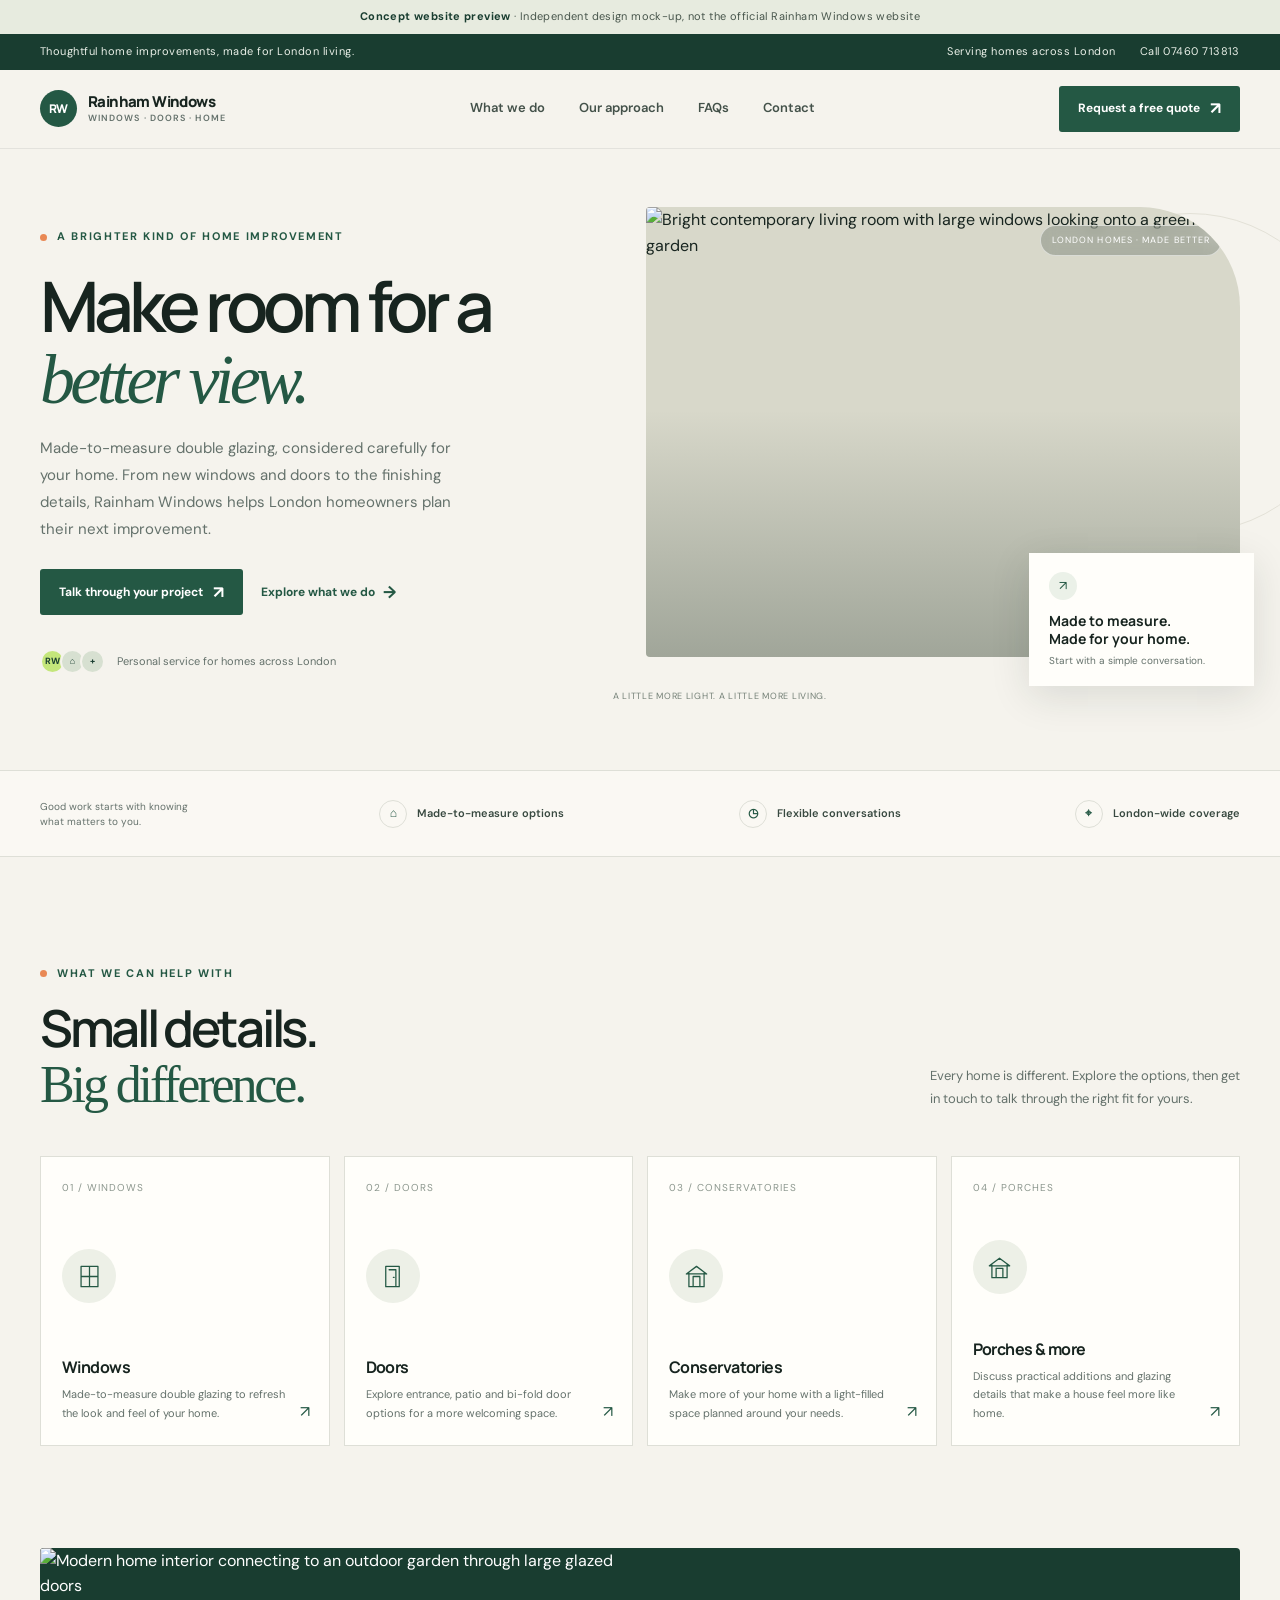
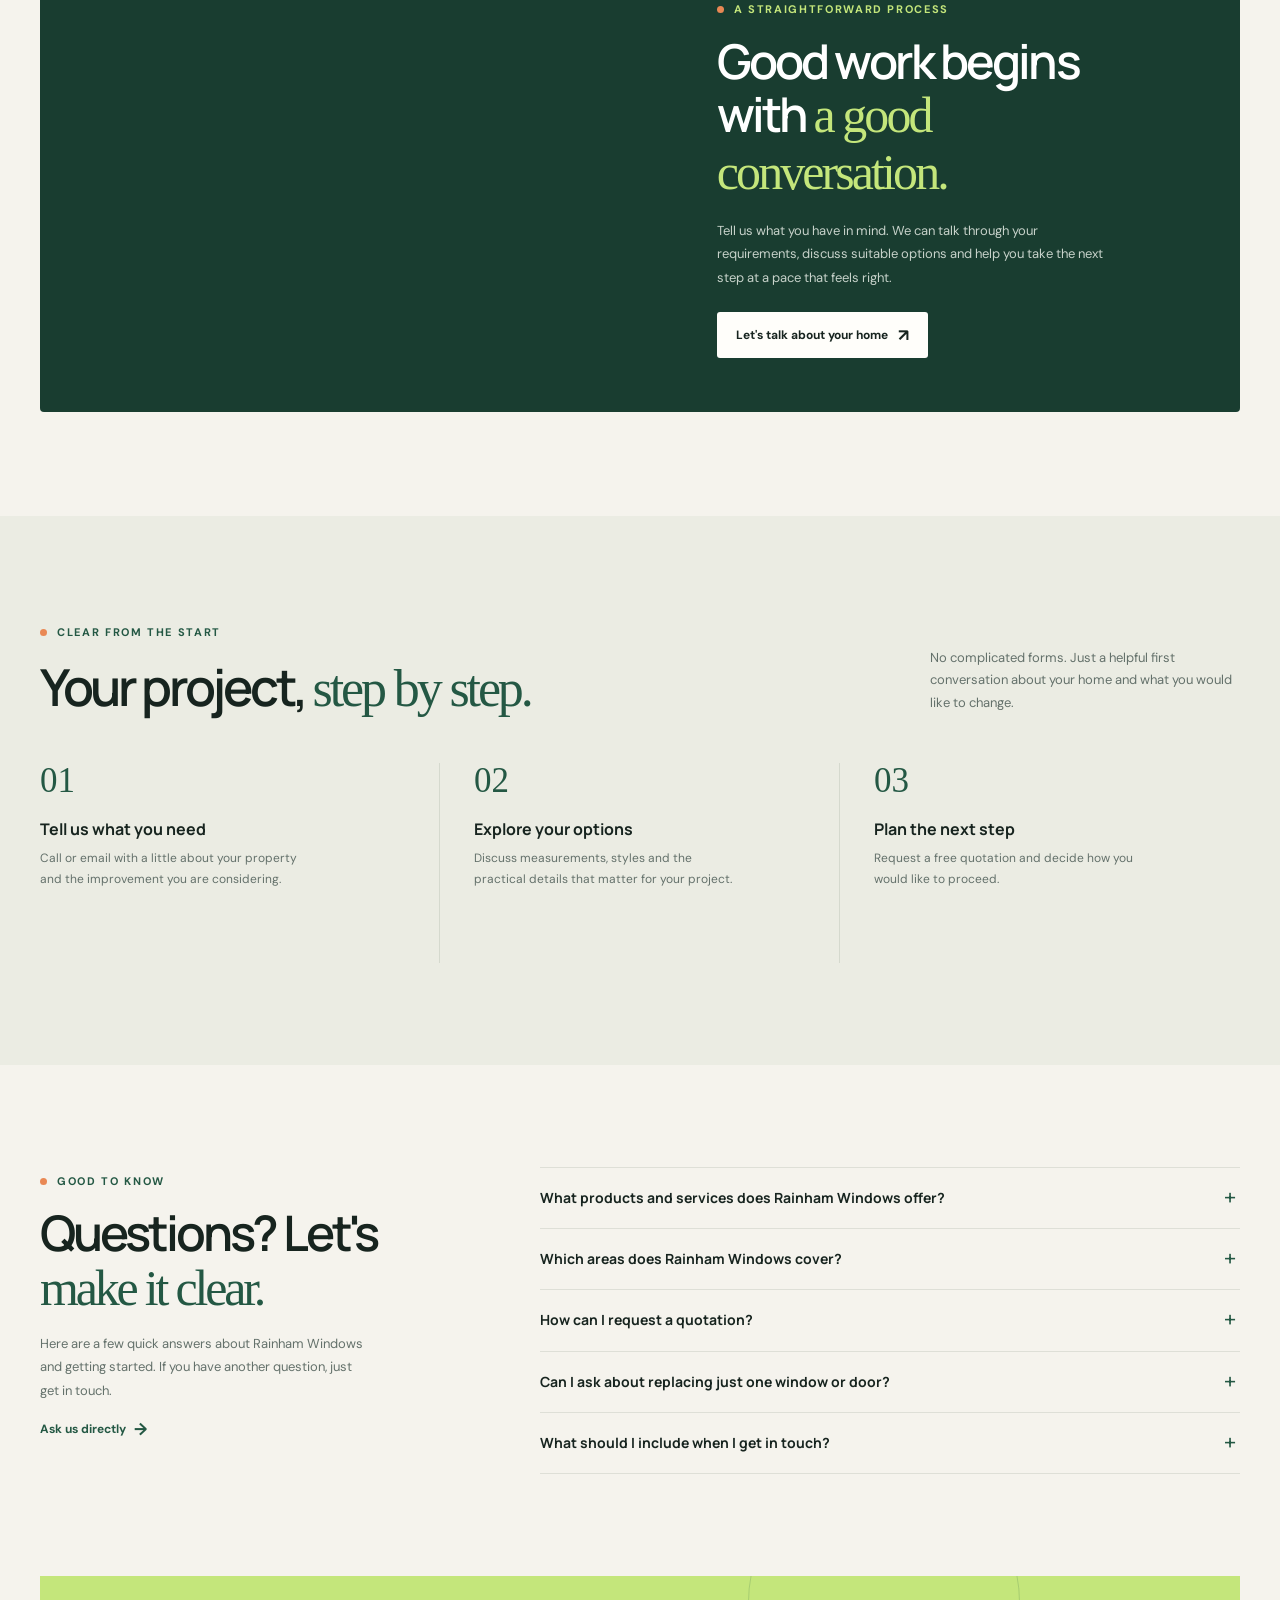
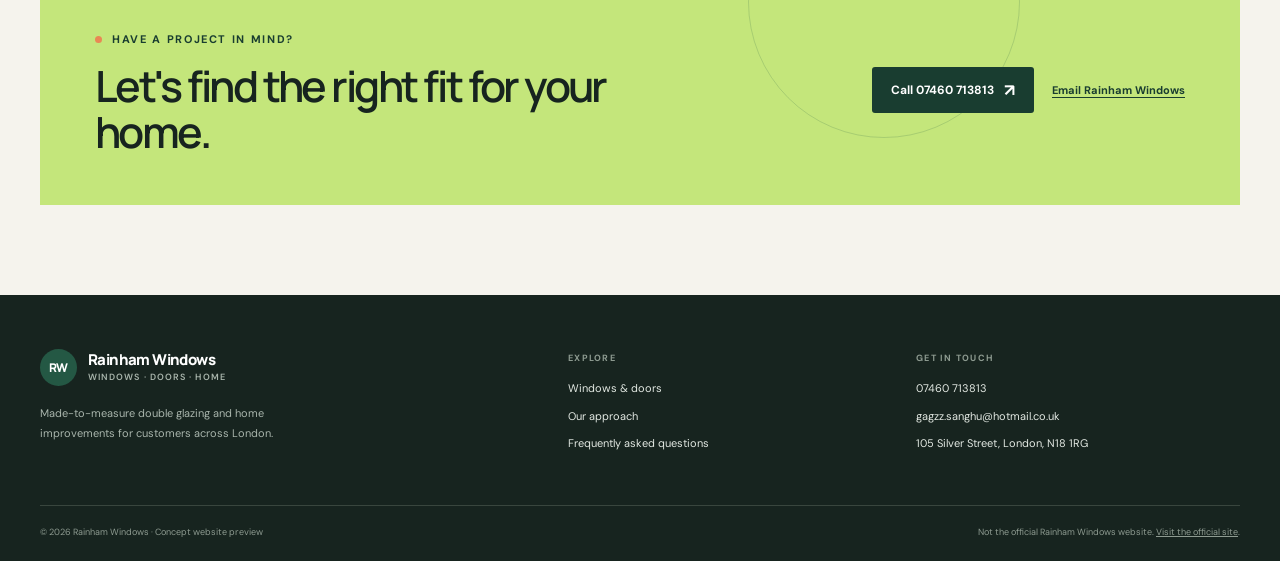
==== index.html @ bf669102 "Publish Rainham Windows concept website" ====
<!doctype html>
<html lang="en-GB">
<head>
  <meta charset="utf-8">
  <meta name="viewport" content="width=device-width, initial-scale=1">
  <meta name="robots" content="noindex, nofollow">
  <meta name="theme-color" content="#f5f3ed">
  <meta name="description" content="Explore made-to-measure double-glazed windows, doors and home improvements from Rainham Windows, serving homes across London. Call to discuss a free quotation.">
  <title>Windows &amp; Doors Made for Your Home | Rainham Windows</title>
  <meta property="og:type" content="website">
  <meta property="og:title" content="Windows &amp; Doors Made for Your Home | Rainham Windows">
  <meta property="og:description" content="Made-to-measure windows, doors and home improvements for London homes. Start a conversation with Rainham Windows.">
  <meta property="og:locale" content="en_GB">
  <link rel="preconnect" href="https://images.unsplash.com">
  <link rel="preconnect" href="https://fonts.googleapis.com">
  <link rel="preconnect" href="https://fonts.gstatic.com" crossorigin>
  <link href="https://fonts.googleapis.com/css2?family=DM+Sans:wght@400;500;600;700&family=Manrope:wght@400;500;600;700;800&display=swap" rel="stylesheet">
  <style>
    :root {
      color-scheme: light;
      --ink: #17241f;
      --muted: #64716b;
      --paper: #f5f3ed;
      --white: #fffefa;
      --line: #dedfd7;
      --green: #245844;
      --green-dark: #193d30;
      --lime: #c4e67b;
      --orange: #e98854;
      --serif: Georgia, "Times New Roman", serif;
      --sans: "DM Sans", Arial, sans-serif;
      --display: "Manrope", "DM Sans", Arial, sans-serif;
    }

    * { box-sizing: border-box; }
    html { scroll-behavior: smooth; scroll-padding-top: 90px; }
    body { margin: 0; background: var(--paper); color: var(--ink); font-family: var(--sans); font-size: 16px; line-height: 1.6; }
    img { display: block; max-width: 100%; }
    a { color: inherit; }
    button { font: inherit; }
    .wrap { width: min(1200px, calc(100% - 64px)); margin-inline: auto; }
    .eyebrow { display: inline-flex; align-items: center; gap: 10px; color: var(--green); font-size: 11px; font-weight: 700; letter-spacing: .15em; line-height: 1.4; text-transform: uppercase; }
    .eyebrow::before { width: 7px; height: 7px; border-radius: 50%; background: var(--orange); content: ""; }
    .preview-note { padding: 8px 20px; background: #e7ebdf; color: #48564c; text-align: center; font-size: 11px; letter-spacing: .035em; }
    .preview-note strong { color: var(--green-dark); }
    .topline { background: var(--green-dark); color: #eaf0e8; font-size: 11px; letter-spacing: .045em; }
    .topline-inner { min-height: 36px; display: flex; align-items: center; justify-content: space-between; gap: 20px; }
    .topline p { margin: 0; }
    .topline a { color: #eaf0e8; text-decoration: none; }
    .topline a:hover { color: var(--lime); }
    .topline-right { display: flex; gap: 24px; align-items: center; }
    .site-header { position: sticky; z-index: 20; top: 0; border-bottom: 1px solid rgba(23,36,31,.08); background: rgba(245,243,237,.94); backdrop-filter: blur(12px); }
    .nav-row { min-height: 78px; display: flex; align-items: center; justify-content: space-between; gap: 28px; }
    .brand { display: inline-flex; align-items: center; gap: 11px; color: var(--ink); text-decoration: none; }
    .brand-mark { width: 37px; height: 37px; display: grid; place-items: center; border-radius: 50%; background: var(--green); color: white; font: 800 12px var(--display); letter-spacing: -.08em; }
    .brand-name { display: grid; font: 800 15px/1.1 var(--display); letter-spacing: -.04em; }
    .brand-name small { margin-top: 4px; color: var(--muted); font: 600 9px/1 var(--sans); letter-spacing: .12em; text-transform: uppercase; }
    .nav-links { display: flex; align-items: center; gap: 34px; }
    .nav-links a { color: #435149; font-size: 13px; font-weight: 600; text-decoration: none; transition: color .18s ease; }
    .nav-links a:hover { color: var(--green); }
    .nav-cta, .button { min-height: 46px; display: inline-flex; align-items: center; justify-content: center; gap: 10px; padding: 0 19px; border: 0; border-radius: 3px; background: var(--green); color: #fff; font-size: 12px; font-weight: 700; text-decoration: none; transition: background .2s ease, transform .2s ease; }
    .nav-cta:hover, .button:hover { transform: translateY(-1px); background: var(--green-dark); }
    .button-light { background: var(--white); color: var(--ink); }
    .button-light:hover { background: var(--lime); color: var(--ink); }
    .arrow { font-size: 17px; line-height: 1; }
    .menu-toggle { display: none; width: 42px; height: 42px; border: 1px solid var(--line); border-radius: 3px; background: transparent; color: var(--ink); cursor: pointer; }

    .hero { position: relative; overflow: hidden; padding: 54px 0 78px; }
    .hero-grid { display: grid; grid-template-columns: .9fr 1.1fr; align-items: center; gap: 54px; }
    .hero-copy { position: relative; z-index: 1; padding: 20px 0 18px; }
    h1, h2, h3, p { margin-top: 0; }
    .hero h1 { max-width: 590px; margin: 23px 0 20px; font: 600 clamp(45px, 5.45vw, 73px)/1.01 var(--display); letter-spacing: -.075em; }
    .hero h1 em { color: var(--green); font-family: var(--serif); font-weight: 400; letter-spacing: -.065em; }
    .hero-intro { max-width: 440px; margin-bottom: 26px; color: var(--muted); font-size: 15px; line-height: 1.8; }
    .hero-actions { display: flex; align-items: center; flex-wrap: wrap; gap: 18px; }
    .text-link { display: inline-flex; align-items: center; gap: 8px; color: var(--green); font-size: 12px; font-weight: 700; text-decoration: none; }
    .text-link:hover { text-decoration: underline; text-underline-offset: 4px; }
    .hero-proof { display: flex; align-items: center; gap: 12px; margin-top: 34px; color: var(--muted); font-size: 11px; }
    .proof-dots { display: flex; }
    .proof-dots i { width: 25px; height: 25px; display: grid; place-items: center; margin-left: -5px; border: 2px solid var(--paper); border-radius: 50%; background: #d7e0d1; color: var(--green-dark); font-size: 9px; font-style: normal; font-weight: 700; }
    .proof-dots i:first-child { margin-left: 0; background: var(--lime); }
    .hero-visual { position: relative; min-height: 480px; }
    .hero-photo { position: absolute; inset: 0 0 30px 36px; overflow: hidden; border-radius: 4px 100px 4px 4px; background: #d8d8ca; }
    .hero-photo img { width: 100%; height: 100%; object-fit: cover; object-position: center; }
    .hero-photo::after { position: absolute; inset: 45% 0 0; background: linear-gradient(transparent, rgba(16,35,27,.28)); content: ""; }
    .photo-index { position: absolute; top: 18px; right: 18px; padding: 7px 11px; border: 1px solid rgba(255,255,255,.55); border-radius: 20px; background: rgba(20,40,31,.22); color: white; font-size: 9px; letter-spacing: .12em; text-transform: uppercase; backdrop-filter: blur(8px); }
    .hero-card { position: absolute; right: -14px; bottom: 1px; width: 225px; padding: 19px 20px 17px; background: var(--white); box-shadow: 0 10px 38px rgba(27,43,33,.12); }
    .hero-card-mark { width: 28px; height: 28px; display: grid; place-items: center; margin-bottom: 12px; border-radius: 50%; background: #ebf1e8; color: var(--green); font-size: 13px; }
    .hero-card strong { display: block; font: 700 14px/1.3 var(--display); }
    .hero-card span:last-child { display: block; margin-top: 5px; color: var(--muted); font-size: 10px; }
    .image-caption { position: absolute; left: 3px; bottom: -16px; color: #748077; font-size: 9px; letter-spacing: .08em; text-transform: uppercase; }
    .hero-orbit { position: absolute; z-index: -1; top: 6px; right: -110px; width: 320px; height: 320px; border: 1px solid #e3e1d7; border-radius: 50%; }

    .trust-strip { border-top: 1px solid var(--line); border-bottom: 1px solid var(--line); background: rgba(255,254,250,.55); }
    .trust-inner { min-height: 85px; display: flex; align-items: center; justify-content: space-between; gap: 28px; }
    .trust-label { max-width: 165px; color: var(--muted); font-size: 10px; line-height: 1.5; }
    .trust-item { display: flex; align-items: center; gap: 10px; color: #384940; font-size: 11px; font-weight: 600; }
    .trust-icon { width: 28px; height: 28px; display: grid; place-items: center; border: 1px solid var(--line); border-radius: 50%; color: var(--green); font-size: 12px; }

    .section { padding: 102px 0; }
    .section-heading { display: flex; align-items: end; justify-content: space-between; gap: 36px; margin-bottom: 42px; }
    .section-heading h2 { max-width: 560px; margin: 15px 0 0; font: 600 clamp(34px, 4vw, 51px)/1.08 var(--display); letter-spacing: -.065em; }
    .section-heading h2 em { color: var(--green); font: 400 1.02em var(--serif); letter-spacing: -.06em; }
    .section-heading > p { max-width: 310px; margin: 0 0 3px; color: var(--muted); font-size: 13px; line-height: 1.75; }
    .service-grid { display: grid; grid-template-columns: repeat(4, 1fr); gap: 14px; }
    .service-card { position: relative; min-height: 290px; display: flex; flex-direction: column; justify-content: space-between; padding: 23px 21px; border: 1px solid var(--line); background: var(--white); transition: transform .2s ease, box-shadow .2s ease; }
    .service-card:hover { transform: translateY(-4px); box-shadow: 0 15px 32px rgba(27,43,33,.07); }
    .service-number { color: #8c978e; font-size: 10px; letter-spacing: .1em; }
    .service-symbol { width: 54px; height: 54px; display: grid; place-items: center; border-radius: 50%; background: #edf0e7; color: var(--green); }
    .service-symbol svg { width: 27px; height: 27px; fill: none; stroke: currentColor; stroke-linecap: round; stroke-linejoin: round; stroke-width: 1.5; }
    .service-card h3 { margin: 0 0 8px; font: 700 16px/1.3 var(--display); letter-spacing: -.035em; }
    .service-card p { margin: 0; color: var(--muted); font-size: 11px; line-height: 1.65; }
    .service-card .arrow-link { position: absolute; right: 19px; bottom: 20px; color: var(--green); text-decoration: none; }
    .service-card-copy { padding-right: 22px; }

    .feature { padding: 0 0 104px; }
    .feature-grid { min-height: 430px; display: grid; grid-template-columns: 1fr 1fr; overflow: hidden; border-radius: 4px; background: var(--green-dark); color: white; }
    .feature-photo { min-height: 430px; overflow: hidden; }
    .feature-photo img { width: 100%; height: 100%; object-fit: cover; }
    .feature-copy { display: flex; flex-direction: column; justify-content: center; padding: 54px clamp(35px, 6vw, 80px); }
    .feature-copy .eyebrow { color: var(--lime); }
    .feature-copy h2 { max-width: 460px; margin: 18px 0; font: 600 clamp(32px, 4vw, 48px)/1.08 var(--display); letter-spacing: -.06em; }
    .feature-copy h2 em { color: var(--lime); font: 400 1.04em var(--serif); }
    .feature-copy > p { max-width: 390px; margin-bottom: 23px; color: #c7d2ca; font-size: 13px; line-height: 1.8; }
    .feature-copy .button { align-self: flex-start; }

    .process { background: #ebece3; }
    .process .section-heading { margin-bottom: 45px; }
    .process-grid { display: grid; grid-template-columns: repeat(3, 1fr); gap: 0; }
    .process-step { min-height: 200px; padding: 0 34px 0 0; border-right: 1px solid #d5d9ce; }
    .process-step + .process-step { padding-left: 34px; }
    .process-step:last-child { border-right: 0; }
    .process-step span { color: var(--green); font: 500 35px/1 var(--serif); }
    .process-step h3 { margin: 20px 0 8px; font: 700 16px/1.3 var(--display); }
    .process-step p { max-width: 270px; margin: 0; color: var(--muted); font-size: 12px; line-height: 1.75; }

    .faq-layout { display: grid; grid-template-columns: .75fr 1.25fr; gap: 80px; }
    .faq-intro h2 { max-width: 390px; margin: 15px 0; font: 600 clamp(35px, 4vw, 49px)/1.05 var(--display); letter-spacing: -.065em; }
    .faq-intro h2 em { color: var(--green); font: 400 1.02em var(--serif); }
    .faq-intro p { max-width: 325px; color: var(--muted); font-size: 13px; line-height: 1.8; }
    .faq-intro .text-link { margin-top: 5px; }
    .faq-list { border-top: 1px solid var(--line); }
    .faq-list details { border-bottom: 1px solid var(--line); }
    .faq-list summary { position: relative; padding: 20px 35px 20px 0; color: var(--ink); font: 700 14px/1.45 var(--display); list-style: none; cursor: pointer; }
    .faq-list summary::-webkit-details-marker { display: none; }
    .faq-list summary::after { position: absolute; top: 18px; right: 4px; color: var(--green); content: "+"; font: 400 22px/1 var(--sans); }
    .faq-list details[open] summary::after { content: "−"; }
    .faq-list details p { max-width: 610px; margin: -4px 34px 20px 0; color: var(--muted); font-size: 12px; line-height: 1.8; }

    .contact-band { padding: 0 0 90px; }
    .contact-box { position: relative; overflow: hidden; display: flex; align-items: center; justify-content: space-between; gap: 30px; padding: 49px 55px; background: var(--lime); }
    .contact-box::after { position: absolute; top: -110px; right: 220px; width: 270px; height: 270px; border: 1px solid rgba(36,88,68,.18); border-radius: 50%; content: ""; }
    .contact-copy { position: relative; z-index: 1; }
    .contact-copy .eyebrow { color: var(--green-dark); }
    .contact-copy h2 { max-width: 570px; margin: 12px 0 0; font: 600 clamp(29px, 4vw, 43px)/1.08 var(--display); letter-spacing: -.06em; }
    .contact-actions { position: relative; z-index: 1; display: flex; align-items: center; flex-wrap: wrap; gap: 18px; }
    .contact-actions .button { background: var(--green-dark); }
    .contact-email { color: var(--green-dark); font-size: 11px; font-weight: 700; text-decoration: underline; text-underline-offset: 3px; }

    footer { padding: 54px 0 22px; background: #17241f; color: #e8eee8; }
    .footer-grid { display: grid; grid-template-columns: 1.3fr .8fr .9fr; gap: 60px; padding-bottom: 42px; }
    footer .brand { color: white; }
    footer .brand-name small { color: #a9b5ac; }
    .footer-intro { max-width: 300px; margin: 18px 0 0; color: #a9b5ac; font-size: 11px; line-height: 1.8; }
    .footer-column h3 { margin: 2px 0 15px; color: #8e9b91; font-size: 9px; letter-spacing: .14em; text-transform: uppercase; }
    .footer-column a, .footer-column p { display: block; margin: 0 0 10px; color: #e3e9e3; font-size: 11px; text-decoration: none; }
    .footer-column a:hover { color: var(--lime); }
    .footer-bottom { display: flex; justify-content: space-between; gap: 20px; padding-top: 19px; border-top: 1px solid #39463e; color: #8e9b91; font-size: 9px; }
    .footer-bottom p { margin: 0; }
    .footer-bottom a { color: inherit; }

    @media (max-width: 900px) {
      .hero-grid { gap: 28px; }
      .hero-visual { min-height: 415px; }
      .service-grid { grid-template-columns: repeat(2, 1fr); }
      .service-card { min-height: 250px; }
      .faq-layout { gap: 42px; }
      .contact-box { padding: 40px; }
      .footer-grid { gap: 35px; }
    }
    @media (max-width: 680px) {
      .wrap { width: min(100% - 40px, 520px); }
      .topline-inner { min-height: 34px; justify-content: center; }
      .topline-right { display: none; }
      .nav-row { min-height: 68px; flex-wrap: wrap; gap: 0; }
      .menu-toggle { display: grid; place-items: center; }
      .nav-cta { display: none; }
      .nav-links { display: none; order: 3; width: 100%; align-items: stretch; gap: 0; padding: 4px 0 15px; }
      .nav-links.is-open { display: flex; flex-direction: column; }
      .nav-links a { padding: 11px 0; border-top: 1px solid var(--line); }
      .hero { padding: 41px 0 54px; }
      .hero-grid { grid-template-columns: 1fr; gap: 29px; }
      .hero-copy { padding: 0; }
      .hero h1 { max-width: 470px; margin: 17px 0 15px; font-size: clamp(47px, 12vw, 63px); }
      .hero-intro { font-size: 13px; }
      .hero-proof { margin-top: 22px; }
      .hero-visual { min-height: 345px; margin-right: 10px; }
      .hero-photo { inset: 0 0 24px 12px; border-top-right-radius: 74px; }
      .hero-card { right: -9px; width: 190px; padding: 15px; }
      .image-caption { left: 0; font-size: 8px; }
      .trust-inner { min-height: auto; justify-content: flex-start; flex-wrap: wrap; gap: 16px 21px; padding-block: 20px; }
      .trust-label { flex-basis: 100%; max-width: none; }
      .trust-item { font-size: 10px; }
      .trust-icon { width: 24px; height: 24px; }
      .section { padding: 70px 0; }
      .section-heading { display: block; margin-bottom: 28px; }
      .section-heading h2 { margin-top: 12px; font-size: 39px; }
      .section-heading > p { max-width: 440px; margin-top: 13px; font-size: 12px; }
      .service-grid { gap: 9px; }
      .service-card { min-height: 235px; padding: 16px 14px; }
      .service-symbol { width: 44px; height: 44px; }
      .service-card h3 { font-size: 14px; }
      .service-card p { font-size: 10px; }
      .feature { padding-bottom: 70px; }
      .feature-grid { grid-template-columns: 1fr; }
      .feature-photo { min-height: 255px; max-height: 300px; }
      .feature-copy { padding: 34px 25px 38px; }
      .feature-copy h2 { font-size: 39px; }
      .process-grid { grid-template-columns: 1fr; }
      .process-step, .process-step + .process-step { min-height: 0; padding: 20px 0; border-right: 0; border-bottom: 1px solid #d5d9ce; }
      .process-step:last-child { border-bottom: 0; }
      .process-step span { font-size: 30px; }
      .process-step h3 { margin: 11px 0 5px; }
      .faq-layout { grid-template-columns: 1fr; gap: 30px; }
      .faq-intro h2 { font-size: 39px; }
      .contact-band { padding-bottom: 65px; }
      .contact-box { align-items: flex-start; flex-direction: column; padding: 34px 24px; }
      .contact-actions { align-items: flex-start; flex-direction: column; gap: 13px; }
      .contact-box::after { right: -100px; }
      footer { padding-top: 40px; }
      .footer-grid { grid-template-columns: 1fr 1fr; gap: 28px 20px; }
      .footer-grid > :first-child { grid-column: 1 / -1; }
      .footer-bottom { flex-direction: column; gap: 8px; }
    }
    @media (prefers-reduced-motion: reduce) {
      *, *::before, *::after { scroll-behavior: auto !important; transition-duration: .01ms !important; animation-duration: .01ms !important; animation-iteration-count: 1 !important; }
    }
  </style>
  <script type="application/ld+json">
  {
    "@context": "https://schema.org",
    "@type": "HomeAndConstructionBusiness",
    "name": "Rainham Windows",
    "description": "Made-to-measure double-glazed windows, doors, conservatories and other home improvements, serving homes across London.",
    "telephone": "+447460713813",
    "email": "gagzz.sanghu@hotmail.co.uk",
    "address": {
      "@type": "PostalAddress",
      "streetAddress": "105 Silver Street",
      "addressLocality": "London",
      "postalCode": "N18 1RG",
      "addressCountry": "GB"
    },
    "areaServed": {
      "@type": "City",
      "name": "London"
    },
    "knowsAbout": [
      "Double-glazed windows",
      "Replacement doors",
      "Conservatories",
      "Porches",
      "Bi-fold doors"
    ]
  }
  </script>
</head>
<body>
  <div class="preview-note"><strong>Concept website preview</strong> · Independent design mock-up, not the official Rainham Windows website</div>
  <div class="topline">
    <div class="wrap topline-inner">
      <p>Thoughtful home improvements, made for London living.</p>
      <div class="topline-right">
        <span>Serving homes across London</span>
        <a href="tel:+447460713813">Call 07460 713813</a>
      </div>
    </div>
  </div>
  <header class="site-header">
    <div class="wrap nav-row">
      <a class="brand" href="#home" aria-label="Rainham Windows home">
        <span class="brand-mark" aria-hidden="true">RW</span>
        <span class="brand-name">Rainham Windows<small>Windows · Doors · Home</small></span>
      </a>
      <nav class="nav-links" id="primary-navigation" aria-label="Main navigation">
        <a href="#services">What we do</a>
        <a href="#approach">Our approach</a>
        <a href="#questions">FAQs</a>
        <a href="#contact">Contact</a>
      </nav>
      <a class="nav-cta" href="#contact">Request a free quote <span class="arrow" aria-hidden="true">↗</span></a>
      <button class="menu-toggle" type="button" aria-expanded="false" aria-controls="primary-navigation" aria-label="Open menu">
        <svg width="20" height="20" viewBox="0 0 20 20" fill="none" aria-hidden="true"><path d="M3 6h14M3 10h14M3 14h14" stroke="currentColor" stroke-width="1.5" stroke-linecap="round"/></svg>
      </button>
    </div>
  </header>

  <main id="home">
    <section class="hero">
      <div class="wrap hero-grid">
        <div class="hero-copy">
          <span class="eyebrow">A brighter kind of home improvement</span>
          <h1>Make room for a <em>better view.</em></h1>
          <p class="hero-intro">Made-to-measure double glazing, considered carefully for your home. From new windows and doors to the finishing details, Rainham Windows helps London homeowners plan their next improvement.</p>
          <div class="hero-actions">
            <a class="button" href="#contact">Talk through your project <span class="arrow" aria-hidden="true">↗</span></a>
            <a class="text-link" href="#services">Explore what we do <span class="arrow" aria-hidden="true">→</span></a>
          </div>
          <div class="hero-proof">
            <span class="proof-dots" aria-hidden="true"><i>RW</i><i>⌂</i><i>+</i></span>
            <span>Personal service for homes across London</span>
          </div>
        </div>
        <div class="hero-visual">
          <span class="hero-orbit" aria-hidden="true"></span>
          <div class="hero-photo">
            <img src="https://images.unsplash.com/photo-1600210492486-724fe5c67fb0?auto=format&amp;fit=crop&amp;w=1400&amp;q=85" alt="Bright contemporary living room with large windows looking onto a green garden" fetchpriority="high">
            <span class="photo-index">London homes · made better</span>
          </div>
          <div class="hero-card">
            <span class="hero-card-mark" aria-hidden="true">↗</span>
            <strong>Made to measure.<br>Made for your home.</strong>
            <span>Start with a simple conversation.</span>
          </div>
          <span class="image-caption">A little more light. A little more living.</span>
        </div>
      </div>
    </section>

    <div class="trust-strip" aria-label="Service highlights">
      <div class="wrap trust-inner">
        <span class="trust-label">Good work starts with knowing what matters to you.</span>
        <span class="trust-item"><span class="trust-icon" aria-hidden="true">⌂</span>Made-to-measure options</span>
        <span class="trust-item"><span class="trust-icon" aria-hidden="true">◷</span>Flexible conversations</span>
        <span class="trust-item"><span class="trust-icon" aria-hidden="true">⌖</span>London-wide coverage</span>
      </div>
    </div>

    <section class="section" id="services">
      <div class="wrap">
        <div class="section-heading">
          <div>
            <span class="eyebrow">What we can help with</span>
            <h2>Small details.<br><em>Big difference.</em></h2>
          </div>
          <p>Every home is different. Explore the options, then get in touch to talk through the right fit for yours.</p>
        </div>
        <div class="service-grid">
          <article class="service-card">
            <span class="service-number">01 / WINDOWS</span>
            <span class="service-symbol" aria-hidden="true"><svg viewBox="0 0 32 32"><path d="M6 4h20v24H6zM16 4v24M6 16h20"/></svg></span>
            <div class="service-card-copy"><h3>Windows</h3><p>Made-to-measure double glazing to refresh the look and feel of your home.</p></div>
            <a class="arrow-link" href="#contact" aria-label="Ask about windows">↗</a>
          </article>
          <article class="service-card">
            <span class="service-number">02 / DOORS</span>
            <span class="service-symbol" aria-hidden="true"><svg viewBox="0 0 32 32"><path d="M8 28V4h16v24M8 28h16M12 8h8v20M17 17h1"/></svg></span>
            <div class="service-card-copy"><h3>Doors</h3><p>Explore entrance, patio and bi-fold door options for a more welcoming space.</p></div>
            <a class="arrow-link" href="#contact" aria-label="Ask about doors">↗</a>
          </article>
          <article class="service-card">
            <span class="service-number">03 / CONSERVATORIES</span>
            <span class="service-symbol" aria-hidden="true"><svg viewBox="0 0 32 32"><path d="M4 13 16 4l12 9M7 12v16h18V12M12 28V16h8v12M4 13h24"/></svg></span>
            <div class="service-card-copy"><h3>Conservatories</h3><p>Make more of your home with a light-filled space planned around your needs.</p></div>
            <a class="arrow-link" href="#contact" aria-label="Ask about conservatories">↗</a>
          </article>
          <article class="service-card">
            <span class="service-number">04 / PORCHES</span>
            <span class="service-symbol" aria-hidden="true"><svg viewBox="0 0 32 32"><path d="m4 14 12-9 12 9M7 13v15h18V13M12 28V17h8v11M4 14h24"/></svg></span>
            <div class="service-card-copy"><h3>Porches &amp; more</h3><p>Discuss practical additions and glazing details that make a house feel more like home.</p></div>
            <a class="arrow-link" href="#contact" aria-label="Ask about porches and other glazing">↗</a>
          </article>
        </div>
      </div>
    </section>

    <section class="feature" id="approach">
      <div class="wrap feature-grid">
        <div class="feature-photo">
          <img src="https://images.unsplash.com/photo-1600607687920-4e2a09cf159d?auto=format&amp;fit=crop&amp;w=1200&amp;q=85" alt="Modern home interior connecting to an outdoor garden through large glazed doors" loading="lazy">
        </div>
        <div class="feature-copy">
          <span class="eyebrow">A straightforward process</span>
          <h2>Good work begins with <em>a good conversation.</em></h2>
          <p>Tell us what you have in mind. We can talk through your requirements, discuss suitable options and help you take the next step at a pace that feels right.</p>
          <a class="button button-light" href="#contact">Let's talk about your home <span class="arrow" aria-hidden="true">↗</span></a>
        </div>
      </div>
    </section>

    <section class="section process" aria-labelledby="process-title">
      <div class="wrap">
        <div class="section-heading">
          <div>
            <span class="eyebrow">Clear from the start</span>
            <h2 id="process-title">Your project, <em>step by step.</em></h2>
          </div>
          <p>No complicated forms. Just a helpful first conversation about your home and what you would like to change.</p>
        </div>
        <div class="process-grid">
          <article class="process-step"><span>01</span><h3>Tell us what you need</h3><p>Call or email with a little about your property and the improvement you are considering.</p></article>
          <article class="process-step"><span>02</span><h3>Explore your options</h3><p>Discuss measurements, styles and the practical details that matter for your project.</p></article>
          <article class="process-step"><span>03</span><h3>Plan the next step</h3><p>Request a free quotation and decide how you would like to proceed.</p></article>
        </div>
      </div>
    </section>

    <section class="section" id="questions">
      <div class="wrap faq-layout">
        <div class="faq-intro">
          <span class="eyebrow">Good to know</span>
          <h2>Questions? Let's <em>make it clear.</em></h2>
          <p>Here are a few quick answers about Rainham Windows and getting started. If you have another question, just get in touch.</p>
          <a class="text-link" href="#contact">Ask us directly <span class="arrow" aria-hidden="true">→</span></a>
        </div>
        <div class="faq-list">
          <details>
            <summary>What products and services does Rainham Windows offer?</summary>
            <p>Rainham Windows offers made-to-measure double-glazed windows, doors, conservatories, porches and bi-fold doors. Contact the team to discuss the options for your property.</p>
          </details>
          <details>
            <summary>Which areas does Rainham Windows cover?</summary>
            <p>Rainham Windows serves customers across London. Get in touch with your postcode and project details to check arrangements for your area.</p>
          </details>
          <details>
            <summary>How can I request a quotation?</summary>
            <p>Call 07460 713813 or email gagzz.sanghu@hotmail.co.uk to talk about what you need and request a free quotation.</p>
          </details>
          <details>
            <summary>Can I ask about replacing just one window or door?</summary>
            <p>Yes. Contact Rainham Windows with details of the work you have in mind, whether it is one item or a larger home improvement project.</p>
          </details>
          <details>
            <summary>What should I include when I get in touch?</summary>
            <p>Your London postcode, the type of product you are interested in and a brief description of your home are useful things to share in your first conversation.</p>
          </details>
        </div>
      </div>
    </section>

    <section class="contact-band" id="contact">
      <div class="wrap contact-box">
        <div class="contact-copy">
          <span class="eyebrow">Have a project in mind?</span>
          <h2>Let's find the right fit for your home.</h2>
        </div>
        <div class="contact-actions">
          <a class="button" href="tel:+447460713813">Call 07460 713813 <span class="arrow" aria-hidden="true">↗</span></a>
          <a class="contact-email" href="mailto:gagzz.sanghu@hotmail.co.uk">Email Rainham Windows</a>
        </div>
      </div>
    </section>
  </main>

  <footer>
    <div class="wrap">
      <div class="footer-grid">
        <div>
          <a class="brand" href="#home" aria-label="Rainham Windows home">
            <span class="brand-mark" aria-hidden="true">RW</span>
            <span class="brand-name">Rainham Windows<small>Windows · Doors · Home</small></span>
          </a>
          <p class="footer-intro">Made-to-measure double glazing and home improvements for customers across London.</p>
        </div>
        <div class="footer-column">
          <h3>Explore</h3>
          <a href="#services">Windows &amp; doors</a>
          <a href="#approach">Our approach</a>
          <a href="#questions">Frequently asked questions</a>
        </div>
        <div class="footer-column">
          <h3>Get in touch</h3>
          <a href="tel:+447460713813">07460 713813</a>
          <a href="mailto:gagzz.sanghu@hotmail.co.uk">gagzz.sanghu@hotmail.co.uk</a>
          <p>105 Silver Street, London, N18 1RG</p>
        </div>
      </div>
      <div class="footer-bottom">
        <p>© <span id="current-year">2026</span> Rainham Windows · Concept website preview</p>
        <p>Not the official Rainham Windows website. <a href="https://www.rainhamwindows.co.uk/">Visit the official site</a>.</p>
      </div>
    </div>
  </footer>
  <script>
    const menuButton = document.querySelector(".menu-toggle");
    const navigation = document.querySelector("#primary-navigation");

    menuButton.addEventListener("click", () => {
      const isExpanded = menuButton.getAttribute("aria-expanded") === "true";
      menuButton.setAttribute("aria-expanded", String(!isExpanded));
      menuButton.setAttribute("aria-label", isExpanded ? "Open menu" : "Close menu");
      navigation.classList.toggle("is-open", !isExpanded);
    });

    navigation.addEventListener("click", (event) => {
      if (event.target instanceof HTMLAnchorElement) {
        menuButton.setAttribute("aria-expanded", "false");
        menuButton.setAttribute("aria-label", "Open menu");
        navigation.classList.remove("is-open");
      }
    });

    document.querySelector("#current-year").textContent = String(new Date().getFullYear());
  </script>
</body>
</html>
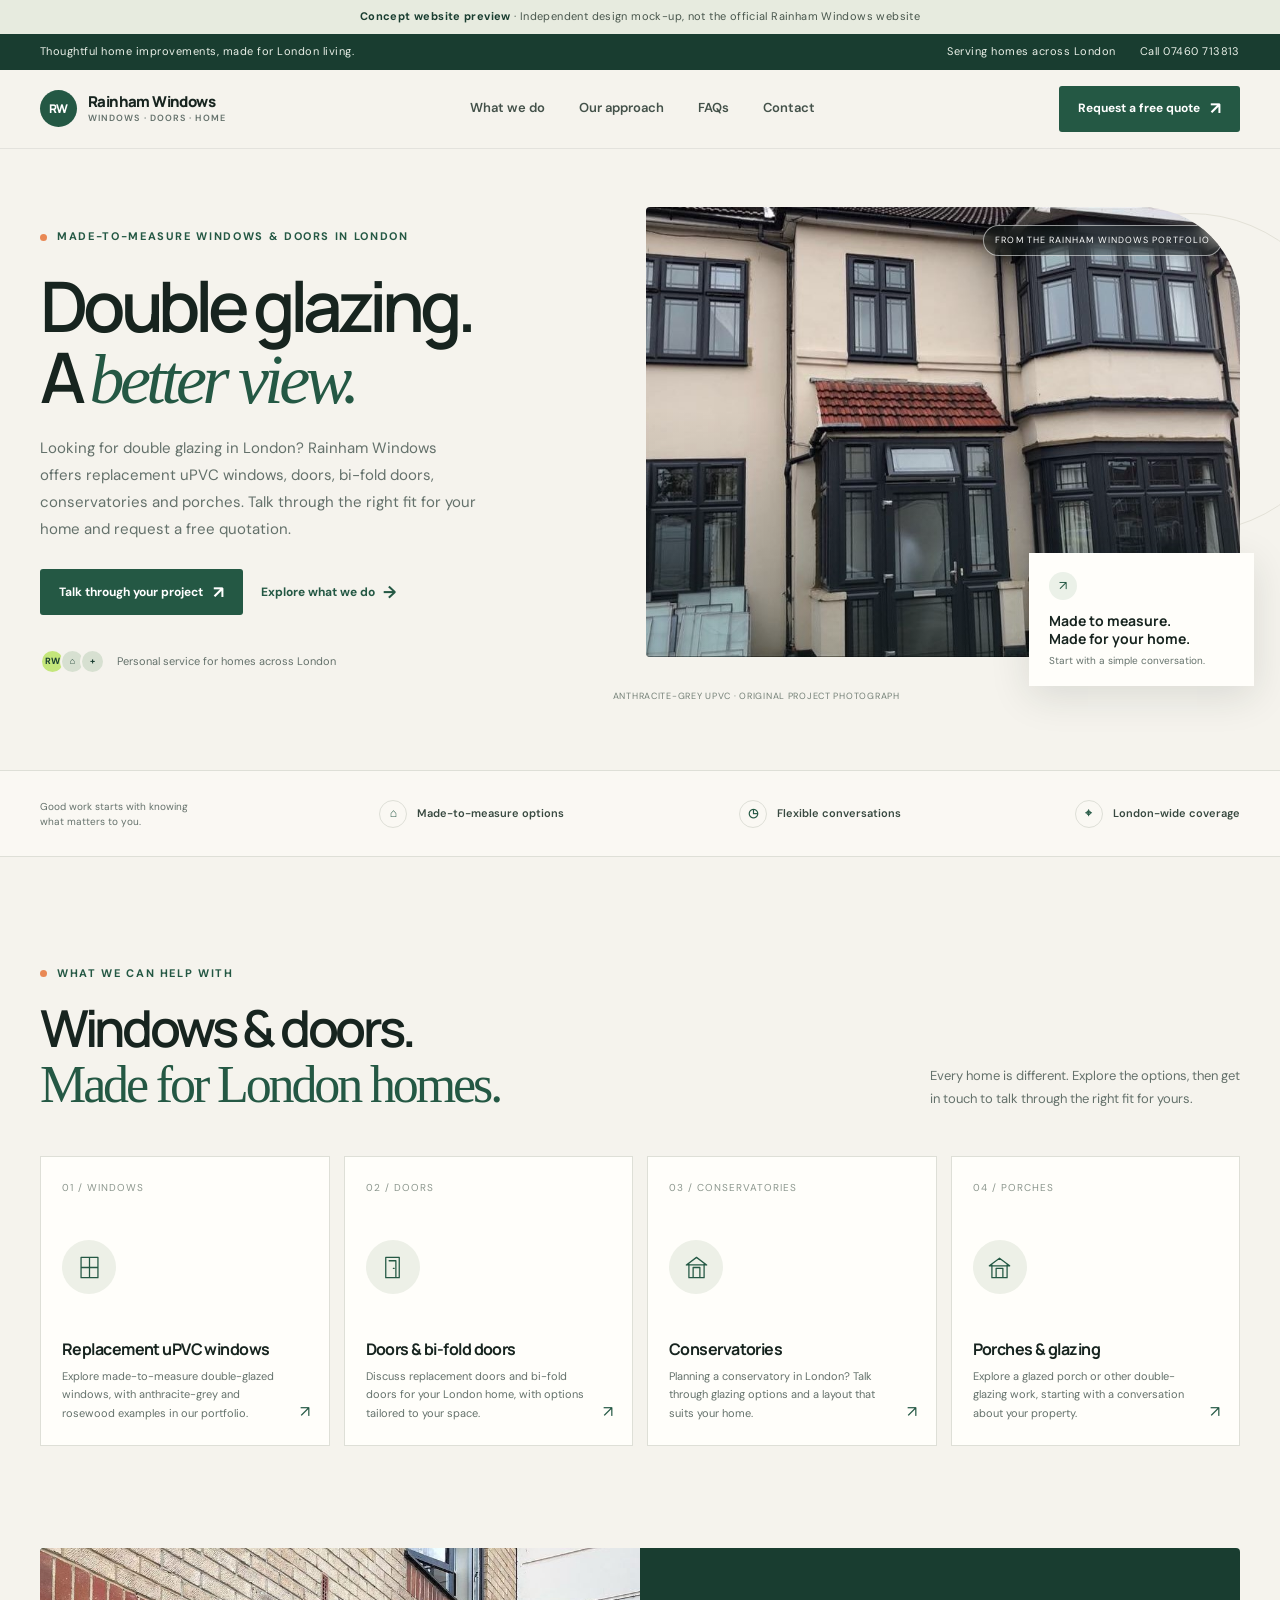
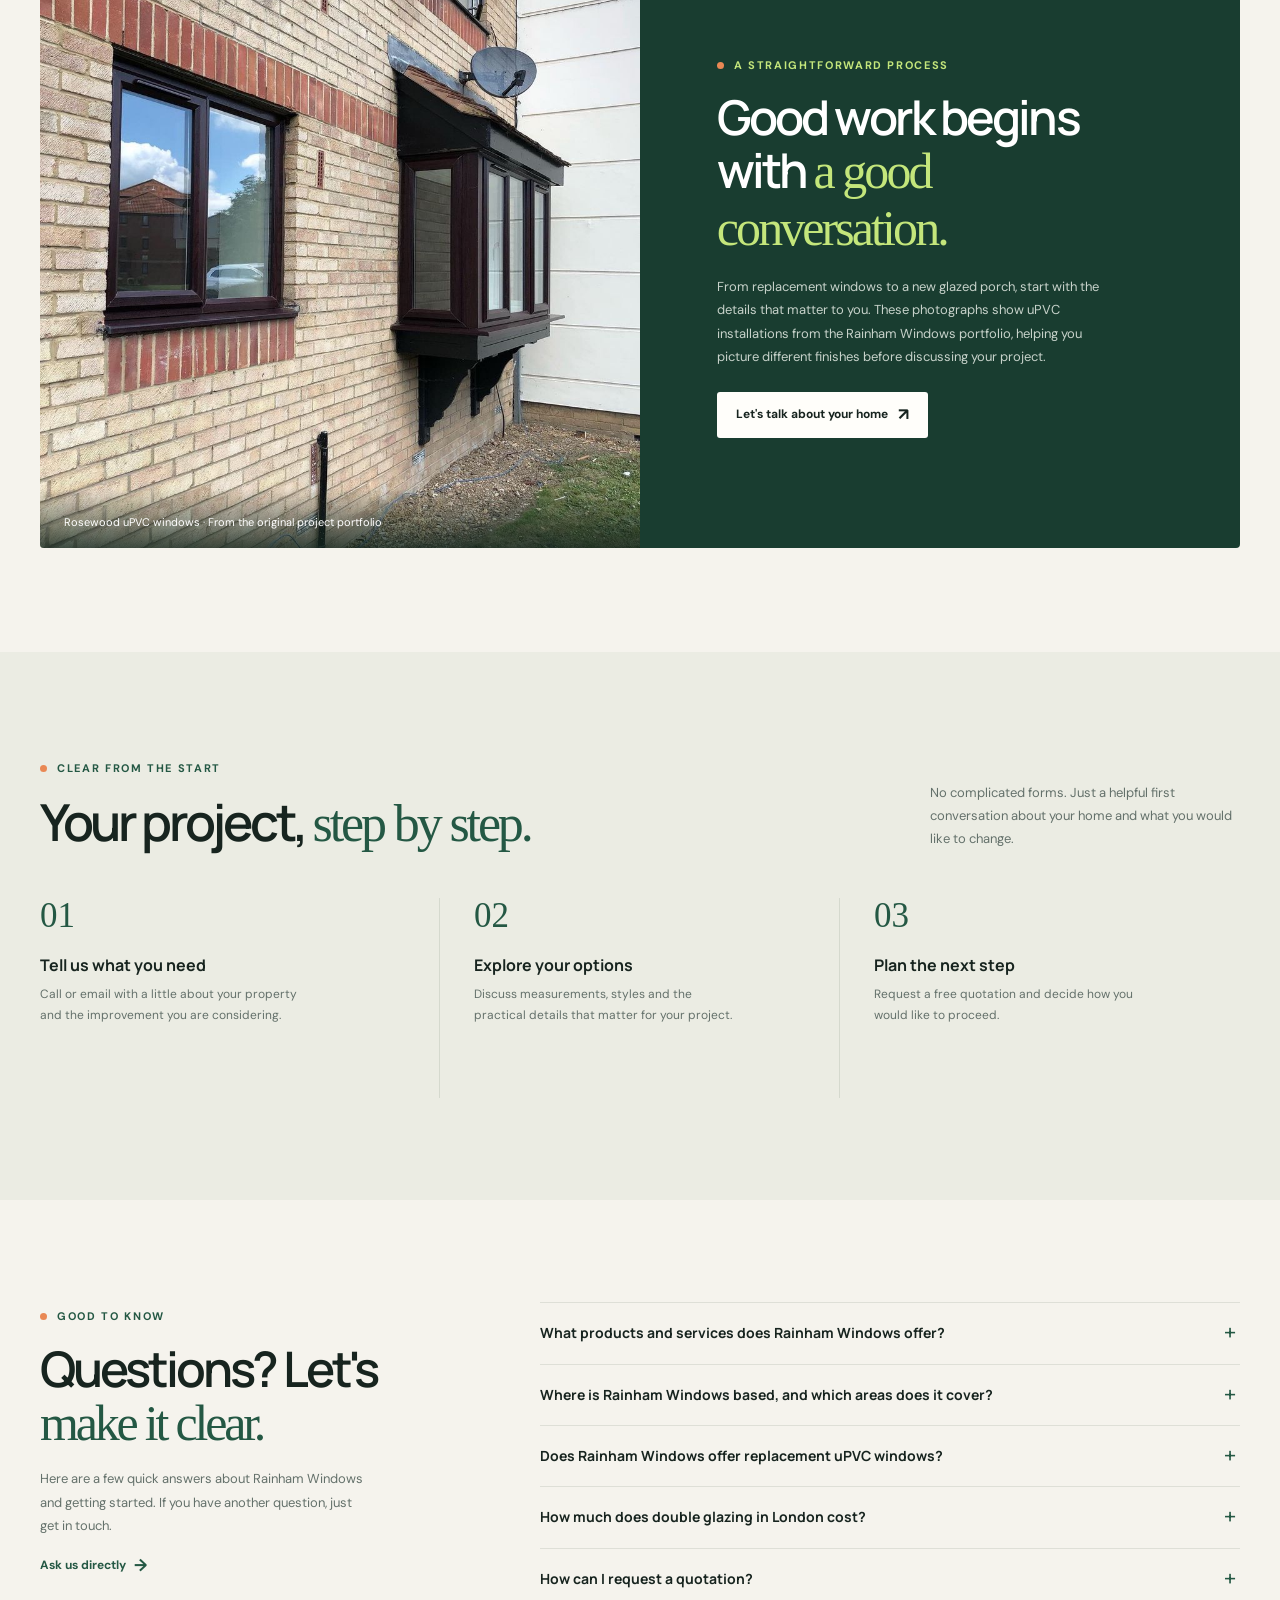
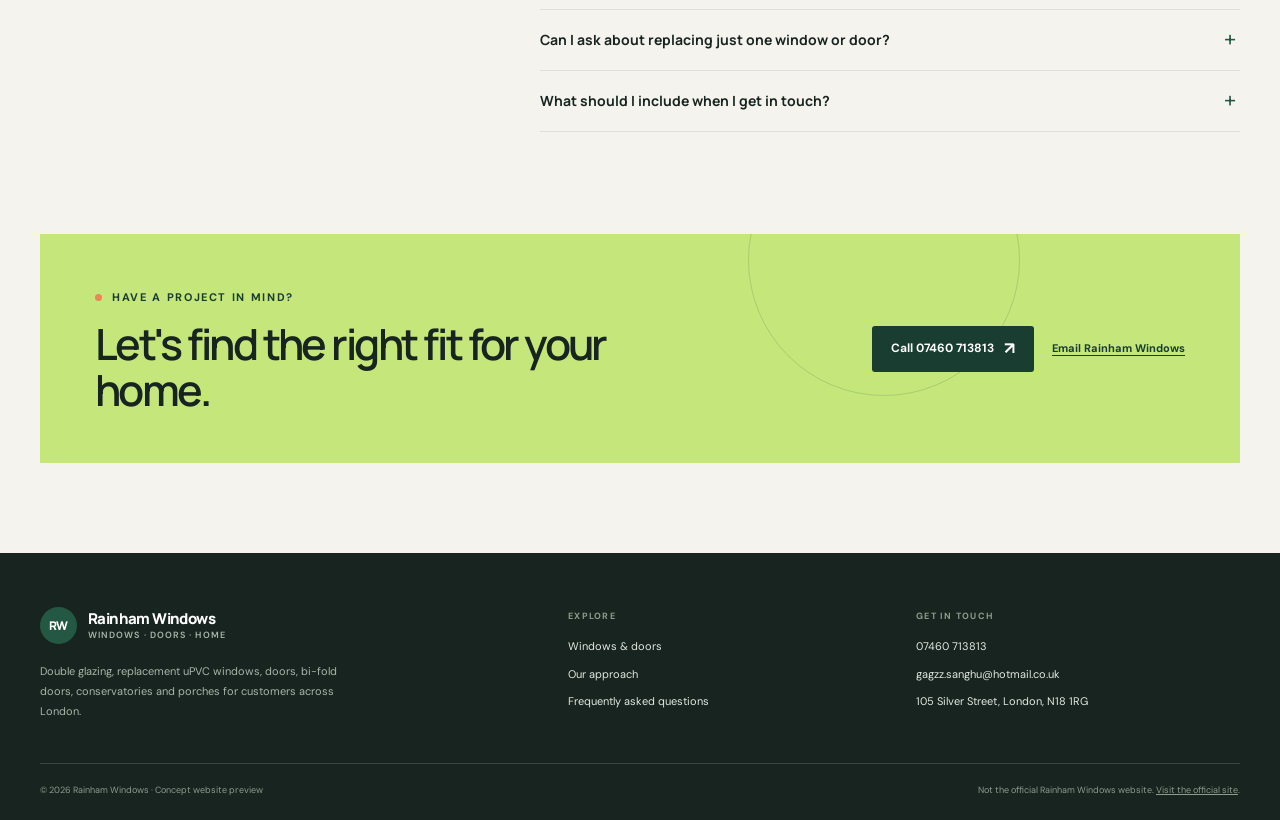
==== commit 692f2213: "Add authorised project photos and improve London search content" ====
--- a/index.html
+++ b/index.html
@@ -5,13 +5,17 @@
   <meta name="viewport" content="width=device-width, initial-scale=1">
   <meta name="robots" content="noindex, nofollow">
   <meta name="theme-color" content="#f5f3ed">
-  <meta name="description" content="Explore made-to-measure double-glazed windows, doors and home improvements from Rainham Windows, serving homes across London. Call to discuss a free quotation.">
-  <title>Windows &amp; Doors Made for Your Home | Rainham Windows</title>
+  <meta name="description" content="Rainham Windows offers double glazing, replacement uPVC windows, doors, bi-fold doors and conservatories across London. Get in touch for a free quotation.">
+  <title>Double Glazing &amp; uPVC Windows London | Rainham Windows</title>
   <meta property="og:type" content="website">
-  <meta property="og:title" content="Windows &amp; Doors Made for Your Home | Rainham Windows">
-  <meta property="og:description" content="Made-to-measure windows, doors and home improvements for London homes. Start a conversation with Rainham Windows.">
+  <meta property="og:title" content="Double Glazing &amp; uPVC Windows London | Rainham Windows">
+  <meta property="og:description" content="Explore replacement uPVC windows, doors, bi-fold doors and conservatories for London homes. See examples of Rainham Windows installations.">
+  <meta property="og:image" content="https://gregzzz54.github.io/rainham-windows-test/images/anthracite-grey-upvc-windows.jpg">
+  <meta property="og:image:alt" content="Anthracite-grey uPVC windows and glazed porch from the Rainham Windows portfolio">
+  <meta property="og:image:width" content="1080">
+  <meta property="og:image:height" content="606">
+  <meta name="twitter:card" content="summary_large_image">
   <meta property="og:locale" content="en_GB">
-  <link rel="preconnect" href="https://images.unsplash.com">
   <link rel="preconnect" href="https://fonts.googleapis.com">
   <link rel="preconnect" href="https://fonts.gstatic.com" crossorigin>
   <link href="https://fonts.googleapis.com/css2?family=DM+Sans:wght@400;500;600;700&family=Manrope:wght@400;500;600;700;800&display=swap" rel="stylesheet">
@@ -117,6 +121,8 @@
     .feature-grid { min-height: 430px; display: grid; grid-template-columns: 1fr 1fr; overflow: hidden; border-radius: 4px; background: var(--green-dark); color: white; }
     .feature-photo { min-height: 430px; overflow: hidden; }
     .feature-photo img { width: 100%; height: 100%; object-fit: cover; }
+    .feature-photo { position: relative; margin: 0; }
+    .feature-photo figcaption { position: absolute; right: 0; bottom: 0; left: 0; padding: 26px 24px 16px; background: linear-gradient(transparent, rgba(16,35,27,.8)); color: white; font-size: 11px; }
     .feature-copy { display: flex; flex-direction: column; justify-content: center; padding: 54px clamp(35px, 6vw, 80px); }
     .feature-copy .eyebrow { color: var(--lime); }
     .feature-copy h2 { max-width: 460px; margin: 18px 0; font: 600 clamp(32px, 4vw, 48px)/1.08 var(--display); letter-spacing: -.06em; }
@@ -241,7 +247,8 @@
     "@context": "https://schema.org",
     "@type": "HomeAndConstructionBusiness",
     "name": "Rainham Windows",
-    "description": "Made-to-measure double-glazed windows, doors, conservatories and other home improvements, serving homes across London.",
+    "description": "Rainham Windows offers double glazing, replacement uPVC windows, doors, bi-fold doors, conservatories and porches across London.",
+    "url": "https://www.rainhamwindows.co.uk/",
     "telephone": "+447460713813",
     "email": "gagzz.sanghu@hotmail.co.uk",
     "address": {
@@ -257,10 +264,43 @@
     },
     "knowsAbout": [
       "Double-glazed windows",
+      "Replacement uPVC windows",
       "Replacement doors",
       "Conservatories",
       "Porches",
       "Bi-fold doors"
+    ]
+  }
+  </script>
+  <script type="application/ld+json">
+  {
+    "@context": "https://schema.org",
+    "@type": "FAQPage",
+    "mainEntity": [
+      {
+        "@type": "Question",
+        "name": "Does Rainham Windows offer replacement uPVC windows?",
+        "acceptedAnswer": {
+          "@type": "Answer",
+          "text": "Rainham Windows offers replacement uPVC windows. The original project portfolio includes anthracite-grey and rosewood uPVC window installations. Ask the team which styles and finishes are available for your home."
+        }
+      },
+      {
+        "@type": "Question",
+        "name": "How much does double glazing in London cost?",
+        "acceptedAnswer": {
+          "@type": "Answer",
+          "text": "A double-glazing quotation depends on the number and size of windows or doors, the chosen materials and the installation requirements. Rainham Windows offers free quotations: share your project details to get a price for your home."
+        }
+      },
+      {
+        "@type": "Question",
+        "name": "Where is Rainham Windows based, and which areas does it cover?",
+        "acceptedAnswer": {
+          "@type": "Answer",
+          "text": "Rainham Windows lists its address as 105 Silver Street, London, N18 1RG and serves customers across London. If you are searching for double glazing near you, share your postcode and project details to check arrangements for your area."
+        }
+      }
     ]
   }
   </script>
@@ -299,9 +339,9 @@
     <section class="hero">
       <div class="wrap hero-grid">
         <div class="hero-copy">
-          <span class="eyebrow">A brighter kind of home improvement</span>
-          <h1>Make room for a <em>better view.</em></h1>
-          <p class="hero-intro">Made-to-measure double glazing, considered carefully for your home. From new windows and doors to the finishing details, Rainham Windows helps London homeowners plan their next improvement.</p>
+          <span class="eyebrow">Made-to-measure windows &amp; doors in London</span>
+          <h1>Double glazing.<br>A <em>better view.</em></h1>
+          <p class="hero-intro">Looking for double glazing in London? Rainham Windows offers replacement uPVC windows, doors, bi-fold doors, conservatories and porches. Talk through the right fit for your home and request a free quotation.</p>
           <div class="hero-actions">
             <a class="button" href="#contact">Talk through your project <span class="arrow" aria-hidden="true">↗</span></a>
             <a class="text-link" href="#services">Explore what we do <span class="arrow" aria-hidden="true">→</span></a>
@@ -314,15 +354,15 @@
         <div class="hero-visual">
           <span class="hero-orbit" aria-hidden="true"></span>
           <div class="hero-photo">
-            <img src="https://images.unsplash.com/photo-1600210492486-724fe5c67fb0?auto=format&amp;fit=crop&amp;w=1400&amp;q=85" alt="Bright contemporary living room with large windows looking onto a green garden" fetchpriority="high">
-            <span class="photo-index">London homes · made better</span>
+            <img src="images/anthracite-grey-upvc-windows.jpg" alt="Anthracite-grey replacement uPVC windows, bay windows and glazed porch from the Rainham Windows portfolio" width="1080" height="606" fetchpriority="high">
+            <span class="photo-index">From the Rainham Windows portfolio</span>
           </div>
           <div class="hero-card">
             <span class="hero-card-mark" aria-hidden="true">↗</span>
             <strong>Made to measure.<br>Made for your home.</strong>
             <span>Start with a simple conversation.</span>
           </div>
-          <span class="image-caption">A little more light. A little more living.</span>
+          <span class="image-caption">Anthracite-grey uPVC · Original project photograph</span>
         </div>
       </div>
     </section>
@@ -341,7 +381,7 @@
         <div class="section-heading">
           <div>
             <span class="eyebrow">What we can help with</span>
-            <h2>Small details.<br><em>Big difference.</em></h2>
+            <h2>Windows &amp; doors.<br><em>Made for London homes.</em></h2>
           </div>
           <p>Every home is different. Explore the options, then get in touch to talk through the right fit for yours.</p>
         </div>
@@ -349,25 +389,25 @@
           <article class="service-card">
             <span class="service-number">01 / WINDOWS</span>
             <span class="service-symbol" aria-hidden="true"><svg viewBox="0 0 32 32"><path d="M6 4h20v24H6zM16 4v24M6 16h20"/></svg></span>
-            <div class="service-card-copy"><h3>Windows</h3><p>Made-to-measure double glazing to refresh the look and feel of your home.</p></div>
+            <div class="service-card-copy"><h3>Replacement uPVC windows</h3><p>Explore made-to-measure double-glazed windows, with anthracite-grey and rosewood examples in our portfolio.</p></div>
             <a class="arrow-link" href="#contact" aria-label="Ask about windows">↗</a>
           </article>
           <article class="service-card">
             <span class="service-number">02 / DOORS</span>
             <span class="service-symbol" aria-hidden="true"><svg viewBox="0 0 32 32"><path d="M8 28V4h16v24M8 28h16M12 8h8v20M17 17h1"/></svg></span>
-            <div class="service-card-copy"><h3>Doors</h3><p>Explore entrance, patio and bi-fold door options for a more welcoming space.</p></div>
+            <div class="service-card-copy"><h3>Doors &amp; bi-fold doors</h3><p>Discuss replacement doors and bi-fold doors for your London home, with options tailored to your space.</p></div>
             <a class="arrow-link" href="#contact" aria-label="Ask about doors">↗</a>
           </article>
           <article class="service-card">
             <span class="service-number">03 / CONSERVATORIES</span>
             <span class="service-symbol" aria-hidden="true"><svg viewBox="0 0 32 32"><path d="M4 13 16 4l12 9M7 12v16h18V12M12 28V16h8v12M4 13h24"/></svg></span>
-            <div class="service-card-copy"><h3>Conservatories</h3><p>Make more of your home with a light-filled space planned around your needs.</p></div>
+            <div class="service-card-copy"><h3>Conservatories</h3><p>Planning a conservatory in London? Talk through glazing options and a layout that suits your home.</p></div>
             <a class="arrow-link" href="#contact" aria-label="Ask about conservatories">↗</a>
           </article>
           <article class="service-card">
             <span class="service-number">04 / PORCHES</span>
             <span class="service-symbol" aria-hidden="true"><svg viewBox="0 0 32 32"><path d="m4 14 12-9 12 9M7 13v15h18V13M12 28V17h8v11M4 14h24"/></svg></span>
-            <div class="service-card-copy"><h3>Porches &amp; more</h3><p>Discuss practical additions and glazing details that make a house feel more like home.</p></div>
+            <div class="service-card-copy"><h3>Porches &amp; glazing</h3><p>Explore a glazed porch or other double-glazing work, starting with a conversation about your property.</p></div>
             <a class="arrow-link" href="#contact" aria-label="Ask about porches and other glazing">↗</a>
           </article>
         </div>
@@ -376,13 +416,14 @@
 
     <section class="feature" id="approach">
       <div class="wrap feature-grid">
-        <div class="feature-photo">
-          <img src="https://images.unsplash.com/photo-1600607687920-4e2a09cf159d?auto=format&amp;fit=crop&amp;w=1200&amp;q=85" alt="Modern home interior connecting to an outdoor garden through large glazed doors" loading="lazy">
-        </div>
+        <figure class="feature-photo">
+          <img src="images/rosewood-upvc-windows.jpg" alt="Rosewood uPVC casement and bay windows installed in a brick property, from the Rainham Windows portfolio" width="960" height="960" loading="lazy">
+          <figcaption>Rosewood uPVC windows · From the original project portfolio</figcaption>
+        </figure>
         <div class="feature-copy">
           <span class="eyebrow">A straightforward process</span>
           <h2>Good work begins with <em>a good conversation.</em></h2>
-          <p>Tell us what you have in mind. We can talk through your requirements, discuss suitable options and help you take the next step at a pace that feels right.</p>
+          <p>From replacement windows to a new glazed porch, start with the details that matter to you. These photographs show uPVC installations from the Rainham Windows portfolio, helping you picture different finishes before discussing your project.</p>
           <a class="button button-light" href="#contact">Let's talk about your home <span class="arrow" aria-hidden="true">↗</span></a>
         </div>
       </div>
@@ -416,11 +457,19 @@
         <div class="faq-list">
           <details>
             <summary>What products and services does Rainham Windows offer?</summary>
-            <p>Rainham Windows offers made-to-measure double-glazed windows, doors, conservatories, porches and bi-fold doors. Contact the team to discuss the options for your property.</p>
-          </details>
-          <details>
-            <summary>Which areas does Rainham Windows cover?</summary>
-            <p>Rainham Windows serves customers across London. Get in touch with your postcode and project details to check arrangements for your area.</p>
+            <p>Rainham Windows offers made-to-measure double glazing, replacement uPVC windows, doors, conservatories, porches and bi-fold doors for London homes. Contact the team to discuss the options for your property.</p>
+          </details>
+          <details>
+            <summary>Where is Rainham Windows based, and which areas does it cover?</summary>
+            <p>Rainham Windows lists its address as 105 Silver Street, London, N18 1RG and serves customers across London. If you are searching for double glazing near you, share your postcode and project details to check arrangements for your area.</p>
+          </details>
+          <details>
+            <summary>Does Rainham Windows offer replacement uPVC windows?</summary>
+            <p>Rainham Windows offers replacement uPVC windows. The original project portfolio includes anthracite-grey and rosewood uPVC window installations. Ask the team which styles and finishes are available for your home.</p>
+          </details>
+          <details>
+            <summary>How much does double glazing in London cost?</summary>
+            <p>A double-glazing quotation depends on the number and size of windows or doors, the chosen materials and the installation requirements. Rainham Windows offers free quotations: share your project details to get a price for your home.</p>
           </details>
           <details>
             <summary>How can I request a quotation?</summary>
@@ -460,7 +509,7 @@
             <span class="brand-mark" aria-hidden="true">RW</span>
             <span class="brand-name">Rainham Windows<small>Windows · Doors · Home</small></span>
           </a>
-          <p class="footer-intro">Made-to-measure double glazing and home improvements for customers across London.</p>
+          <p class="footer-intro">Double glazing, replacement uPVC windows, doors, bi-fold doors, conservatories and porches for customers across London.</p>
         </div>
         <div class="footer-column">
           <h3>Explore</h3>
